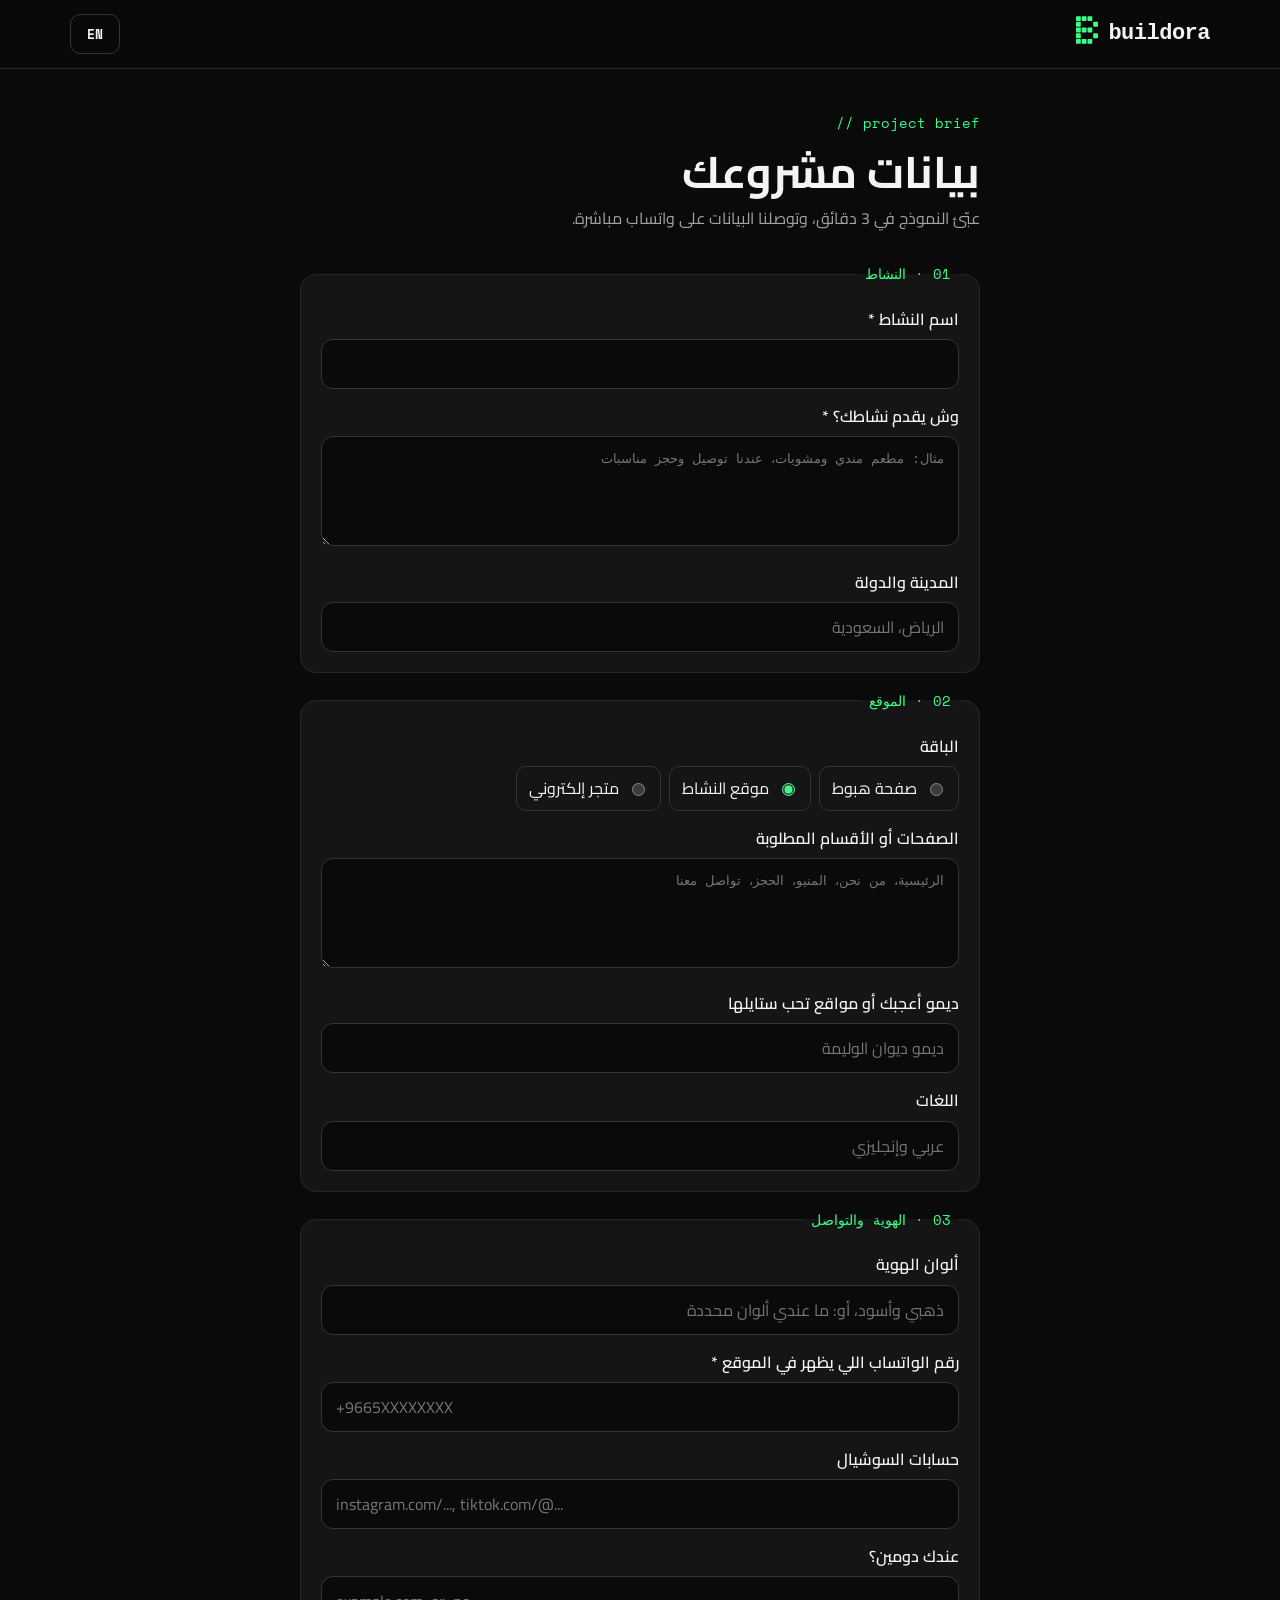
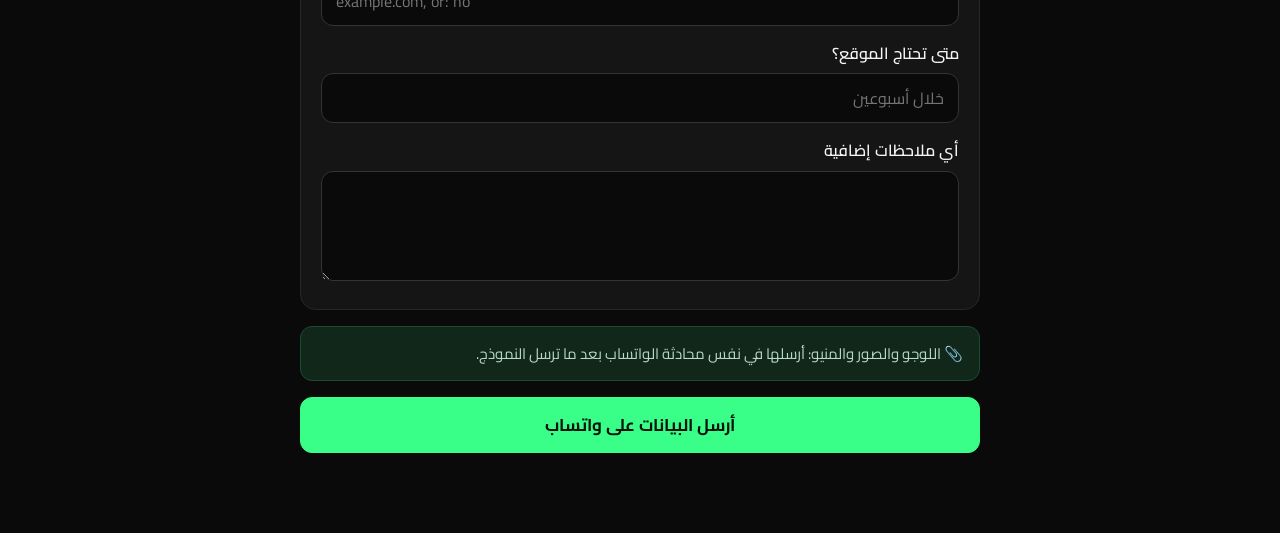
==== brief.html @ 4841c997 "Add files via upload" ====
<!DOCTYPE html>
<html lang="ar" dir="rtl">
<head>
<meta charset="utf-8">
<meta name="viewport" content="width=device-width, initial-scale=1">
<title>Buildora | بيانات مشروعك</title>
<meta name="robots" content="noindex">
<meta name="theme-color" content="#0A0A0A">
<link rel="icon" href="assets/favicon-32.png" sizes="32x32">
<link href="https://fonts.googleapis.com/css2?family=Cairo:wght@400;600;700;800&family=Inter:wght@400;600;700&family=Space+Mono:wght@400;700&display=swap" rel="stylesheet">
<link rel="stylesheet" href="assets/style.css">
<style>
  .form { max-width: 720px; margin: 0 auto; padding: 40px 20px 80px; }
  .form h1 { font-size: clamp(30px, 5vw, 44px); margin: 10px 0 6px; line-height: 1.2; }
  .form > p { color: var(--muted); margin: 0 0 30px; }
  fieldset { border: 1px solid var(--line); border-radius: 16px; padding: 20px; margin: 0 0 16px; background: var(--card); }
  legend { font-family: var(--font-mono); color: var(--neon); padding: 0 8px; font-size: 14px; }
  .row { margin-bottom: 14px; }
  .row:last-child { margin-bottom: 0; }
  .row label { display: block; font-weight: 600; margin-bottom: 6px; }
  .row small { display: block; color: var(--faint); margin-top: 4px; }
  textarea.field { height: 110px; padding: 12px 14px; resize: vertical; line-height: 1.6; }
  .opts { display: flex; flex-wrap: wrap; gap: 8px; }
  .opts label { font-weight: 400; display: flex; gap: 8px; align-items: center; border: 1px solid var(--line-2); border-radius: 10px; padding: 8px 12px; cursor: pointer; margin: 0; }
  .opts input { accent-color: var(--neon); }
  .err { color: #ff7b7b; font-size: 13px; margin-top: 6px; }
  .err:empty { display: none; }
  .note { background: var(--neon-dim); border: 1px solid #1e4a31; color: #b9d9c6; border-radius: 12px; padding: 14px 16px; margin: 16px 0; font-size: 15px; }
  .submit { width: 100%; height: 56px; font-size: 17px; }
</style>
</head>
<body>
<nav class="nav"><div class="wrap">
  <a href="index.html" class="brand" aria-label="Buildora"><span id="navLogo"></span><b>buildora</b></a>
  <button class="btn btn-sm lang-btn" type="button">EN</button>
</div></nav>

<form class="form" id="brief" novalidate>
  <span class="eyebrow">// project brief</span>
  <h1 data-i18n="t">بيانات مشروعك</h1>
  <p data-i18n="s">عبّئ النموذج في 3 دقائق، وتوصلنا البيانات على واتساب مباشرة.</p>

  <fieldset>
    <legend data-i18n="g1">01 · النشاط</legend>
    <div class="row"><label for="f_name" data-i18n="l_name">اسم النشاط *</label><input class="field" id="f_name" required maxlength="60"><div class="err" data-for="f_name"></div></div>
    <div class="row"><label for="f_what" data-i18n="l_what">وش يقدم نشاطك؟ *</label><textarea class="field" id="f_what" required data-i18n-ph="p_what" placeholder="مثال: مطعم مندي ومشويات، عندنا توصيل وحجز مناسبات"></textarea><div class="err" data-for="f_what"></div></div>
    <div class="row"><label for="f_city" data-i18n="l_city">المدينة والدولة</label><input class="field" id="f_city" data-i18n-ph="p_city" placeholder="الرياض، السعودية"></div>
  </fieldset>

  <fieldset>
    <legend data-i18n="g2">02 · الموقع</legend>
    <div class="row"><label data-i18n="l_pkg">الباقة</label>
      <div class="opts">
        <label><input type="radio" name="pkg" value="landing"><span data-i18n="o1">صفحة هبوط</span></label>
        <label><input type="radio" name="pkg" value="business" checked><span data-i18n="o2">موقع النشاط</span></label>
        <label><input type="radio" name="pkg" value="store"><span data-i18n="o3">متجر إلكتروني</span></label>
      </div>
    </div>
    <div class="row"><label for="f_pages" data-i18n="l_pages">الصفحات أو الأقسام المطلوبة</label><textarea class="field" id="f_pages" data-i18n-ph="p_pages" placeholder="الرئيسية، من نحن، المنيو، الحجز، تواصل معنا"></textarea></div>
    <div class="row"><label for="f_demo" data-i18n="l_demo">ديمو أعجبك أو مواقع تحب ستايلها</label><input class="field" id="f_demo" data-i18n-ph="p_demo" placeholder="ديمو ديوان الوليمة"></div>
    <div class="row"><label for="f_langs" data-i18n="l_langs">اللغات</label><input class="field" id="f_langs" data-i18n-ph="p_langs" placeholder="عربي وإنجليزي"></div>
  </fieldset>

  <fieldset>
    <legend data-i18n="g3">03 · الهوية والتواصل</legend>
    <div class="row"><label for="f_colors" data-i18n="l_colors">ألوان الهوية</label><input class="field" id="f_colors" data-i18n-ph="p_colors" placeholder="ذهبي وأسود، أو: ما عندي ألوان محددة"></div>
    <div class="row"><label for="f_phone" data-i18n="l_phone">رقم الواتساب اللي يظهر في الموقع *</label><input class="field" id="f_phone" required inputmode="tel" dir="ltr" placeholder="+9665XXXXXXXX"><div class="err" data-for="f_phone"></div></div>
    <div class="row"><label for="f_social" data-i18n="l_social">حسابات السوشيال</label><input class="field" id="f_social" dir="ltr" placeholder="instagram.com/..., tiktok.com/@..."></div>
    <div class="row"><label for="f_domain" data-i18n="l_domain">عندك دومين؟</label><input class="field" id="f_domain" dir="ltr" data-i18n-ph="p_domain" placeholder="example.com, or: no"></div>
    <div class="row"><label for="f_date" data-i18n="l_date">متى تحتاج الموقع؟</label><input class="field" id="f_date" data-i18n-ph="p_date" placeholder="خلال أسبوعين"></div>
    <div class="row"><label for="f_notes" data-i18n="l_notes">أي ملاحظات إضافية</label><textarea class="field" id="f_notes"></textarea></div>
  </fieldset>

  <div class="note" data-i18n="note">📎 اللوجو والصور والمنيو: أرسلها في نفس محادثة الواتساب بعد ما ترسل النموذج.</div>
  <button class="btn btn-neon submit" type="submit" data-i18n="go">أرسل البيانات على واتساب</button>
</form>

<script src="assets/common.js"></script>
<script>
(function () {
  const EN = {
    title: 'Buildora | Project brief', t: 'Your project brief', s: 'Fill this in 3 minutes and it reaches us directly on WhatsApp.',
    g1: '01 · Business', l_name: 'Business name *', l_what: 'What does your business offer? *', p_what: 'e.g. Mandi and grills restaurant, with delivery and event catering',
    l_city: 'City and country', p_city: 'Riyadh, Saudi Arabia',
    g2: '02 · Website', l_pkg: 'Package', o1: 'Landing page', o2: 'Business website', o3: 'Online store',
    l_pages: 'Pages or sections you need', p_pages: 'Home, About, Menu, Booking, Contact', l_demo: 'A demo you liked or sites whose style you like', p_demo: 'Diwan Al Walima demo',
    l_langs: 'Languages', p_langs: 'Arabic and English',
    g3: '03 · Brand and contact', l_colors: 'Brand colors', p_colors: 'Gold and black, or: no specific colors',
    l_phone: 'WhatsApp number shown on the site *', l_social: 'Social accounts', l_domain: 'Do you have a domain?', p_domain: 'example.com, or: no',
    l_date: 'When do you need the site?', p_date: 'Within two weeks', l_notes: 'Anything else',
    note: '📎 Logo, photos and menu: send them in the same WhatsApp chat after you send this form.', go: 'Send on WhatsApp',
    req: 'This field is required'
  };
  const AR = { title: document.title, req: 'هذا الحقل مطلوب' };
  document.querySelectorAll('[data-i18n]').forEach(el => { AR[el.dataset.i18n] = el.innerHTML; });
  document.querySelectorAll('[data-i18n-ph]').forEach(el => { AR[el.dataset.i18nPh] = el.placeholder; });
  const DICT = { ar: AR, en: EN };
  let lang = BZ.getLang();
  document.getElementById('navLogo').innerHTML = BZ.logoSVG(22);
  BZ.setLang(lang, DICT);
  document.querySelector('.lang-btn').addEventListener('click', () => { lang = lang === 'ar' ? 'en' : 'ar'; BZ.setLang(lang, DICT); });

  const v = id => document.getElementById(id).value.trim();
  document.querySelectorAll('.field').forEach(f => f.addEventListener('input', () => {
    const e = document.querySelector('.err[data-for="' + f.id + '"]'); if (e) e.textContent = '';
  }));

  document.getElementById('brief').addEventListener('submit', e => {
    e.preventDefault();
    let first = null;
    ['f_name', 'f_what', 'f_phone'].forEach(id => {
      if (!v(id)) {
        document.querySelector('.err[data-for="' + id + '"]').textContent = DICT[lang].req;
        first = first || document.getElementById(id);
      }
    });
    if (first) { first.focus(); return; }
    const pkg = document.querySelector('input[name="pkg"]:checked');
    const pkgLabel = pkg ? pkg.parentNode.textContent.trim() : '';
    const L = DICT[lang];
    const strip = s => s.replace(/<[^>]+>/g, '').replace(' *', '');
    const lines = [
      '📋 ' + (lang === 'ar' ? 'بيانات مشروع جديد' : 'New project brief'),
      '',
      strip(L.l_name) + ': ' + v('f_name'),
      strip(L.l_what) + ': ' + v('f_what'),
      strip(L.l_city) + ': ' + v('f_city'),
      strip(L.l_pkg) + ': ' + pkgLabel,
      strip(L.l_pages) + ': ' + v('f_pages'),
      strip(L.l_demo) + ': ' + v('f_demo'),
      strip(L.l_langs) + ': ' + v('f_langs'),
      strip(L.l_colors) + ': ' + v('f_colors'),
      strip(L.l_phone) + ': ' + v('f_phone'),
      strip(L.l_social) + ': ' + v('f_social'),
      strip(L.l_domain) + ': ' + v('f_domain'),
      strip(L.l_date) + ': ' + v('f_date'),
      strip(L.l_notes) + ': ' + v('f_notes')
    ];
    window.open(BZ.wa(lines.join('\n')), '_blank', 'noopener');
  });
})();
</script>
</body>
</html>
---- assets/style.css ----
:root {
  --bg: #0A0A0A;
  --bg-2: #111111;
  --card: #151515;
  --line: #262626;
  --line-2: #343434;
  --neon: #39FF88;
  --neon-dim: #10271A;
  --text: #F4F4F4;
  --muted: #A3A3A3;
  --faint: #6B6B6B;
  --radius: 16px;
  --font-ar: 'Cairo', system-ui, sans-serif;
  --font-en: 'Inter', system-ui, sans-serif;
  --font-mono: 'Space Mono', 'Courier New', monospace;
  color-scheme: dark;
}

* { box-sizing: border-box; }
html { scroll-behavior: smooth; }
body {
  margin: 0;
  background: var(--bg);
  color: var(--text);
  font-family: var(--font-ar);
  line-height: 1.7;
  -webkit-font-smoothing: antialiased;
}
html[lang="en"] body { font-family: var(--font-en); }
a { color: inherit; text-decoration: none; }
img { max-width: 100%; display: block; }
button, input, select { font: inherit; color: inherit; }
.mono { font-family: var(--font-mono); }
.wrap { max-width: 1180px; margin: 0 auto; padding: 0 20px; }
.neon { color: var(--neon); }
.sr-only { position: absolute; width: 1px; height: 1px; overflow: hidden; clip: rect(0 0 0 0); }

/* Buttons */
.btn {
  display: inline-flex; align-items: center; justify-content: center; gap: 8px;
  height: 48px; padding: 0 22px; border-radius: 12px; border: 1px solid var(--line-2);
  background: transparent; cursor: pointer; font-weight: 700; white-space: nowrap;
  transition: transform .15s, background .15s, border-color .15s;
}
.btn:hover { border-color: var(--neon); }
.btn:active { transform: scale(.98); }
.btn-neon { background: var(--neon); color: #04140B; border-color: var(--neon); }
.btn-neon:hover { background: #5dffa0; }
.btn-sm { height: 40px; padding: 0 16px; font-size: 14px; border-radius: 10px; }

/* Nav */
.nav {
  position: sticky; top: 0; z-index: 50;
  background: rgba(10, 10, 10, .82); backdrop-filter: blur(12px);
  border-bottom: 1px solid var(--line);
}
.nav .wrap { display: flex; align-items: center; justify-content: space-between; height: 68px; gap: 16px; }
.brand { display: flex; align-items: center; gap: 10px; direction: ltr; }
.brand b { font-family: 'Courier New', monospace; font-size: 22px; letter-spacing: -.5px; }
.nav-links { display: flex; gap: 26px; color: var(--muted); font-size: 15px; }
.nav-links a:hover { color: var(--text); }
.nav-end { display: flex; gap: 10px; align-items: center; }
.lang-btn { font-family: var(--font-mono); font-size: 13px; }
@media (max-width: 900px) { .nav-links { display: none; } }
@media (max-width: 520px) { .nav .btn-neon { display: none; } }

/* Hero */
.hero { padding: 80px 0 60px; position: relative; overflow: hidden; }
.hero .wrap { display: grid; grid-template-columns: 1.25fr .75fr; gap: 40px; align-items: center; }
.eyebrow { font-family: var(--font-mono); color: var(--neon); font-size: 14px; direction: ltr; display: inline-block; }
.hero h1 { font-size: clamp(38px, 6vw, 72px); line-height: 1.15; margin: 14px 0 18px; font-weight: 800; letter-spacing: -.5px; }
html[lang="en"] .hero h1 { letter-spacing: -2px; }
.hero p.lead { color: var(--muted); font-size: 19px; max-width: 560px; margin: 0 0 30px; }
.builder {
  background: var(--card); border: 1px solid var(--line); border-radius: 20px; padding: 18px;
  display: grid; grid-template-columns: 1fr 1fr auto; gap: 10px; max-width: 640px;
}
.builder label { display: block; font-size: 12px; color: var(--faint); margin: 0 4px 4px; }
.field {
  width: 100%; height: 50px; border-radius: 12px; border: 1px solid var(--line-2);
  background: var(--bg); padding: 0 14px; outline: none;
}
.field:focus { border-color: var(--neon); }
.builder .btn { align-self: end; height: 50px; }
.builder .err { grid-column: 1 / -1; color: #ff7b7b; font-size: 13px; margin: 0 4px; min-height: 0; }
.builder .err:empty { display: none; }
@media (max-width: 900px) {
  .hero .wrap { grid-template-columns: 1fr; }
  .hero-art { display: none; }
  .builder { grid-template-columns: 1fr; }
}
.hero-art { display: flex; justify-content: center; }
.hero-art svg { width: 100%; max-width: 360px; height: auto; }
@keyframes dragin { 0%, 15% { transform: translate(22px, -20px); } 55%, 100% { transform: translate(0, 0); } }
.dg { animation: dragin 2.6s ease-in-out infinite; }
@media (prefers-reduced-motion: reduce) { .dg { animation: none; } }

/* Strip */
.strip { border-block: 1px solid var(--line); background: var(--bg-2); }
.strip .wrap { display: grid; grid-template-columns: repeat(4, 1fr); }
.strip div.s { padding: 22px 10px; text-align: center; border-inline-start: 1px solid var(--line); }
.strip div.s:first-child { border-inline-start: 0; }
.strip b { display: block; font-size: 26px; color: var(--neon); font-family: var(--font-mono); }
.strip span { color: var(--muted); font-size: 14px; }
@media (max-width: 700px) {
  .strip .wrap { grid-template-columns: 1fr 1fr; }
  .strip div.s:nth-child(3) { border-inline-start: 0; }
  .strip div.s:nth-child(n+3) { border-top: 1px solid var(--line); }
}

/* Sections */
section.sec { padding: 96px 0 0; }
.sec-head { display: flex; justify-content: space-between; align-items: end; gap: 20px; flex-wrap: wrap; margin-bottom: 30px; }
.sec-head h2 { font-size: clamp(30px, 4vw, 44px); line-height: 1.2; margin: 8px 0 0; font-weight: 800; }
.sec-head p { color: var(--muted); margin: 8px 0 0; max-width: 520px; }

/* Filters + gallery */
.chips { display: flex; gap: 8px; flex-wrap: wrap; margin-bottom: 22px; }
.chip {
  height: 38px; padding: 0 16px; border-radius: 999px; border: 1px solid var(--line-2);
  background: transparent; cursor: pointer; color: var(--muted); font-size: 14px;
}
.chip[aria-pressed="true"] { background: var(--neon); color: #04140B; border-color: var(--neon); font-weight: 700; }
.chip .n { font-family: var(--font-mono); font-size: 12px; opacity: .7; margin-inline-start: 4px; }
.grid { display: grid; grid-template-columns: repeat(auto-fill, minmax(320px, 1fr)); gap: 18px; }
@media (max-width: 400px) { .grid { grid-template-columns: 1fr; } }
.card {
  background: var(--card); border: 1px solid var(--line); border-radius: var(--radius); overflow: hidden;
  display: flex; flex-direction: column; transition: border-color .2s, transform .2s;
}
.card:hover { border-color: var(--line-2); transform: translateY(-3px); }
.thumb { position: relative; aspect-ratio: 16 / 10; background: #1b1b1b; overflow: hidden; }
.thumb img { width: 100%; height: 100%; object-fit: cover; object-position: top; transition: transform .5s; }
.card:hover .thumb img { transform: scale(1.04); }
.thumb .ph {
  position: absolute; inset: 0; display: flex; flex-direction: column; align-items: center; justify-content: center; gap: 6px;
  font-size: 34px; font-weight: 800; color: #fff;
}
.thumb .ph small { font-family: var(--font-mono); font-size: 13px; font-weight: 400; opacity: .8; }
.tag {
  position: absolute; top: 12px; inset-inline-start: 12px; font-family: var(--font-mono); font-size: 12px;
  background: rgba(10, 10, 10, .75); border: 1px solid var(--line-2); padding: 3px 10px; border-radius: 999px;
}
.tag.new { background: var(--neon); color: #04140B; border-color: var(--neon); font-weight: 700; }
.tag.b3d { inset-inline-start: auto; inset-inline-end: 12px; }
.card-body { padding: 18px; display: flex; flex-direction: column; gap: 6px; flex: 1; }
.card-body .meta { font-size: 13px; color: var(--faint); font-family: var(--font-mono); }
.card-body h3 { margin: 0; font-size: 21px; }
.card-body p { margin: 0; color: var(--muted); font-size: 15px; flex: 1; }
.card-body .btn { margin-top: 12px; width: 100%; }
.more-soon {
  border: 1px dashed var(--line-2); border-radius: var(--radius); display: flex; flex-direction: column;
  align-items: center; justify-content: center; text-align: center; padding: 30px; gap: 10px; color: var(--muted); min-height: 300px;
}
.more-soon svg { opacity: .9; }

/* Steps */
.steps { display: grid; grid-template-columns: repeat(5, 1fr); gap: 12px; }
.step { background: var(--card); border: 1px solid var(--line); border-radius: var(--radius); padding: 22px 18px; position: relative; }
.step .num { width: 38px; height: 38px; border-radius: 8px; background: var(--neon-dim); color: var(--neon); display: grid; place-items: center; font-family: var(--font-mono); font-weight: 700; margin-bottom: 14px; }
.step:last-child .num { background: var(--neon); color: #04140B; }
.step h3 { margin: 0 0 6px; font-size: 18px; }
.step p { margin: 0; color: var(--muted); font-size: 14px; }
@media (max-width: 1000px) { .steps { grid-template-columns: 1fr 1fr; } }
@media (max-width: 560px) { .steps { grid-template-columns: 1fr; } }

/* Packages */
.pkgs { display: grid; grid-template-columns: repeat(3, 1fr); gap: 16px; }
@media (max-width: 900px) { .pkgs { grid-template-columns: 1fr; } }
.pkg { background: var(--card); border: 1px solid var(--line); border-radius: 20px; padding: 28px; display: flex; flex-direction: column; }
.pkg.hot { border-color: var(--neon); position: relative; }
.pkg .pop { position: absolute; top: -13px; inset-inline-start: 24px; background: var(--neon); color: #04140B; font-size: 12px; font-weight: 700; padding: 3px 12px; border-radius: 999px; }
.pkg h3 { margin: 0; font-size: 24px; }
.pkg .for { color: var(--muted); margin: 4px 0 18px; font-size: 15px; }
.pkg .time { font-family: var(--font-mono); color: var(--neon); font-size: 14px; margin-bottom: 18px; }
.pkg ul { list-style: none; padding: 0; margin: 0 0 24px; display: grid; gap: 10px; flex: 1; }
.pkg li { display: flex; gap: 10px; font-size: 15px; }
.pkg li::before { content: ""; flex: none; width: 10px; height: 10px; margin-top: 8px; border-radius: 2px; background: var(--neon); }
.care {
  margin-top: 16px; background: var(--neon-dim); border: 1px solid #1e4a31; border-radius: 20px; padding: 24px 28px;
  display: flex; justify-content: space-between; align-items: center; gap: 20px; flex-wrap: wrap;
}
.care h3 { margin: 0 0 4px; }
.care p { margin: 0; color: #b9d9c6; }

/* Why */
.why { display: grid; grid-template-columns: repeat(3, 1fr); gap: 1px; background: var(--line); border: 1px solid var(--line); border-radius: 20px; overflow: hidden; }
.why div { background: var(--bg); padding: 28px; }
.why b { display: block; font-size: 18px; margin-bottom: 6px; }
.why b::before { content: "■ "; color: var(--neon); font-size: 12px; vertical-align: 3px; }
.why span { color: var(--muted); font-size: 15px; }
@media (max-width: 800px) { .why { grid-template-columns: 1fr; } }

/* FAQ */
.faq { display: grid; gap: 10px; max-width: 860px; }
.faq details { background: var(--card); border: 1px solid var(--line); border-radius: 14px; padding: 0 20px; }
.faq summary { cursor: pointer; list-style: none; padding: 18px 0; font-weight: 700; display: flex; justify-content: space-between; gap: 10px; }
.faq summary::-webkit-details-marker { display: none; }
.faq summary::after { content: "+"; font-family: var(--font-mono); color: var(--neon); font-size: 20px; line-height: 1; }
.faq details[open] summary::after { content: "−"; }
.faq details p { margin: 0 0 18px; color: var(--muted); }

/* CTA + footer */
.cta {
  margin: 110px 0 0; padding: 70px 20px; text-align: center; border-top: 1px solid var(--line);
  background: radial-gradient(ellipse at center top, #0f2a1b 0%, var(--bg) 70%);
}
.cta h2 { font-size: clamp(32px, 5vw, 54px); margin: 16px 0 10px; line-height: 1.2; }
.cta p { color: var(--muted); margin: 0 auto 28px; max-width: 520px; }
footer { border-top: 1px solid var(--line); padding: 28px 0 40px; color: var(--faint); font-size: 14px; }
footer .wrap { display: flex; justify-content: space-between; gap: 16px; flex-wrap: wrap; align-items: center; }
footer .links { display: flex; gap: 18px; }
footer a:hover { color: var(--text); }

.wa-float {
  position: fixed; bottom: 20px; inset-inline-end: 20px; z-index: 40; width: 56px; height: 56px; border-radius: 50%;
  background: var(--neon); color: #04140B; display: grid; place-items: center; box-shadow: 0 8px 30px rgba(57, 255, 136, .25);
}

/* Reveal */
.rv { opacity: 0; transform: translateY(18px); transition: opacity .6s, transform .6s; }
.rv.in { opacity: 1; transform: none; }
@media (prefers-reduced-motion: reduce) { .rv { opacity: 1; transform: none; } }
html[lang="ar"] .card-body .meta { font-family: var(--font-ar); }
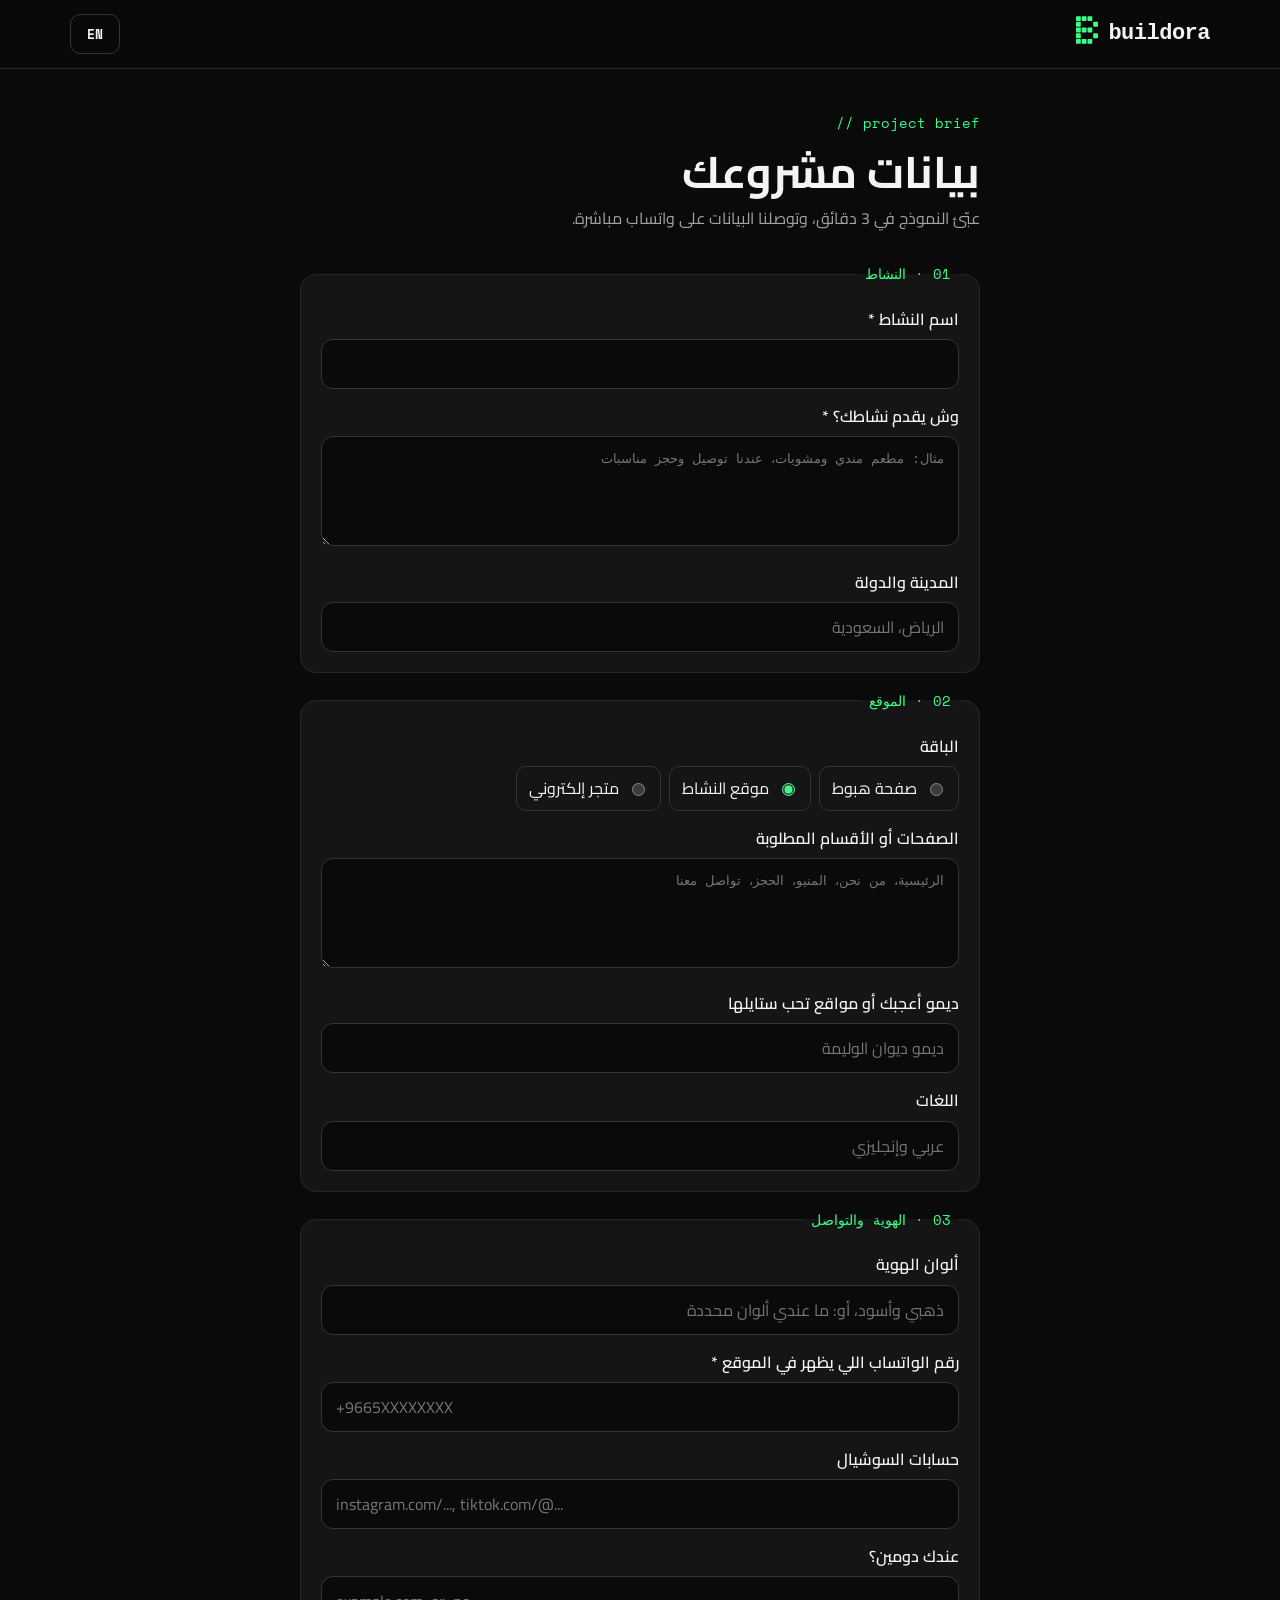
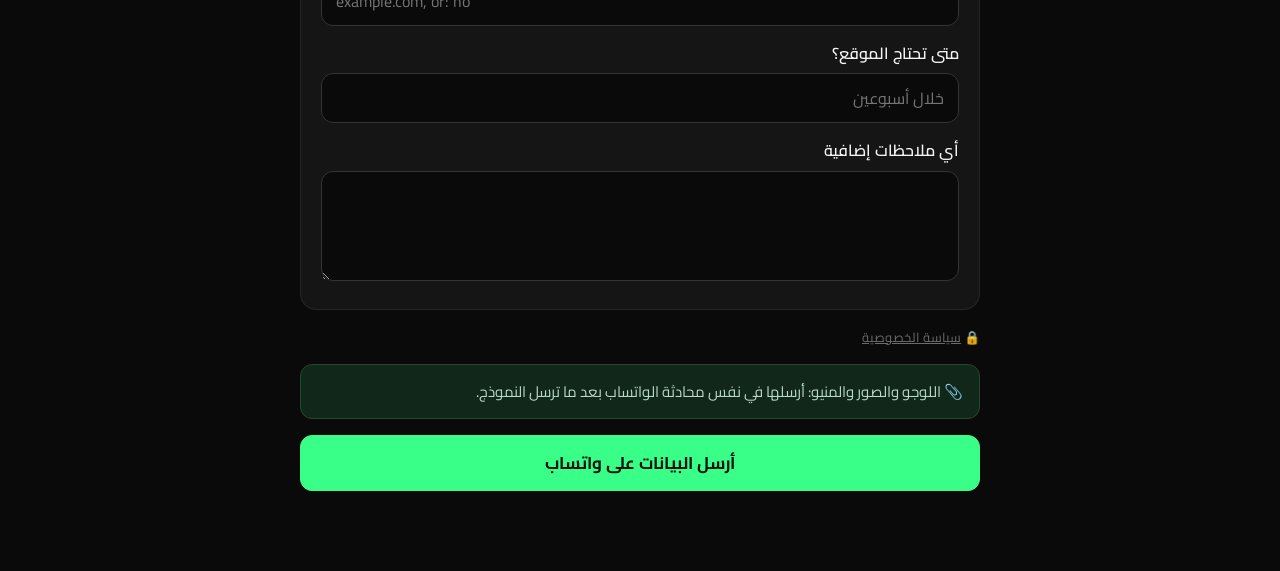
==== commit 71ef2288: "Add privacy policy page and social share image Co-Authored-By: Claude Opus 5.5 <noreply@anthropic.co" ====
--- a/brief.html
+++ b/brief.html
@@ -5,6 +5,16 @@
 <meta name="viewport" content="width=device-width, initial-scale=1">
 <title>Buildora | بيانات مشروعك</title>
 <meta name="robots" content="noindex">
+<meta property="og:type" content="website">
+<meta property="og:site_name" content="Buildora">
+<meta property="og:title" content="Buildora | بيانات مشروعك">
+<meta property="og:description" content="عبّئ بيانات مشروعك في 3 دقائق وتوصلنا على واتساب.">
+<meta property="og:image" content="https://buildora-alpha.vercel.app/assets/og.jpg">
+<meta property="og:image:width" content="1200">
+<meta property="og:image:height" content="630">
+<meta property="og:url" content="https://buildora-alpha.vercel.app/brief.html">
+<meta name="twitter:card" content="summary_large_image">
+<meta name="twitter:image" content="https://buildora-alpha.vercel.app/assets/og.jpg">
 <meta name="theme-color" content="#0A0A0A">
 <link rel="icon" href="assets/favicon-32.png" sizes="32x32">
 <link href="https://fonts.googleapis.com/css2?family=Cairo:wght@400;600;700;800&family=Inter:wght@400;600;700&family=Space+Mono:wght@400;700&display=swap" rel="stylesheet">
@@ -30,6 +40,7 @@
 </style>
 </head>
 <body>
+<noscript><img height="1" width="1" style="display:none" alt="" src="https://www.facebook.com/tr?id=1782171553025479&ev=PageView&noscript=1"></noscript>
 <nav class="nav"><div class="wrap">
   <a href="index.html" class="brand" aria-label="Buildora"><span id="navLogo"></span><b>buildora</b></a>
   <button class="btn btn-sm lang-btn" type="button">EN</button>
@@ -71,6 +82,7 @@
     <div class="row"><label for="f_notes" data-i18n="l_notes">أي ملاحظات إضافية</label><textarea class="field" id="f_notes"></textarea></div>
   </fieldset>
 
+  <p style="color:var(--faint);font-size:13px;margin:0 0 10px">🔒 <a href="privacy.html" style="text-decoration:underline">سياسة الخصوصية</a></p>
   <div class="note" data-i18n="note">📎 اللوجو والصور والمنيو: أرسلها في نفس محادثة الواتساب بعد ما ترسل النموذج.</div>
   <button class="btn btn-neon submit" type="submit" data-i18n="go">أرسل البيانات على واتساب</button>
 </form>
@@ -136,9 +148,11 @@
       strip(L.l_date) + ': ' + v('f_date'),
       strip(L.l_notes) + ': ' + v('f_notes')
     ];
+    BZ.track('SubmitApplication', { content_name: pkgLabel });
     window.open(BZ.wa(lines.join('\n')), '_blank', 'noopener');
   });
 })();
 </script>
+<script defer src="/_vercel/insights/script.js"></script>
 </body>
 </html>
--- a/assets/style.css
+++ b/assets/style.css
@@ -222,3 +222,88 @@
 .rv.in { opacity: 1; transform: none; }
 @media (prefers-reduced-motion: reduce) { .rv { opacity: 1; transform: none; } }
 html[lang="ar"] .card-body .meta { font-family: var(--font-ar); }
+
+/* ===== v2: offer bar, showcase hero, device mockups ===== */
+.offer-bar {
+  background: var(--neon); color: #04140B; font-weight: 700; font-size: 14px; text-align: center;
+  padding: 9px 16px; display: flex; gap: 10px; justify-content: center; align-items: center; flex-wrap: wrap;
+}
+.offer-bar a { text-decoration: underline; text-underline-offset: 3px; }
+.offer-bar .dot { width: 8px; height: 8px; border-radius: 50%; background: #04140B; animation: pulse 1.4s infinite; }
+@keyframes pulse { 50% { opacity: .25; } }
+
+.hero2 { position: relative; min-height: calc(100vh - 110px); min-height: calc(100svh - 110px); display: flex; align-items: center; overflow: hidden; padding: 90px 0 70px; }
+.wall { position: absolute; inset: -20% -10%; display: flex; gap: 18px; justify-content: center; transform: perspective(1400px) rotateX(24deg) rotateZ(-8deg) scale(1.15); opacity: .55; pointer-events: none; }
+.wall .col { display: flex; flex-direction: column; gap: 18px; width: 300px; flex: none; animation: wallUp 60s linear infinite; }
+.wall .col:nth-child(even) { animation-name: wallDown; animation-duration: 70s; }
+.wall img { width: 100%; aspect-ratio: 16 / 10; object-fit: cover; object-position: top; border-radius: 12px; border: 1px solid #222; }
+@keyframes wallUp { from { transform: translateY(0); } to { transform: translateY(-50%); } }
+@keyframes wallDown { from { transform: translateY(-50%); } to { transform: translateY(0); } }
+.hero2::before { content: ""; position: absolute; inset: 0; z-index: 1; background: radial-gradient(ellipse 60% 55% at 50% 50%, rgba(10,10,10,.92) 0%, rgba(10,10,10,.75) 45%, rgba(10,10,10,.35) 100%); }
+.hero2::after { content: ""; position: absolute; inset: auto 0 0 0; height: 160px; z-index: 1; background: linear-gradient(to bottom, transparent, var(--bg)); }
+.hero2 .wrap { position: relative; z-index: 2; text-align: center; display: flex; flex-direction: column; align-items: center; }
+.hero2 h1 { font-size: clamp(40px, 7.4vw, 88px); line-height: 1.1; margin: 16px 0 18px; font-weight: 800; max-width: 980px; }
+html[lang="en"] .hero2 h1 { letter-spacing: -2.5px; }
+.hero2 .lead { color: #c9c9c9; font-size: clamp(17px, 2vw, 21px); max-width: 640px; margin: 0 0 32px; }
+.hero2 .ctas { display: flex; gap: 12px; flex-wrap: wrap; justify-content: center; }
+.hero2 .btn { height: 54px; padding: 0 26px; font-size: 16px; }
+.chips-trust { display: flex; gap: 10px; flex-wrap: wrap; justify-content: center; margin-top: 34px; }
+.chips-trust span { border: 1px solid #2c2c2c; background: rgba(20,20,20,.7); backdrop-filter: blur(6px); border-radius: 999px; padding: 6px 14px; font-size: 14px; color: #d6d6d6; }
+.chips-trust span::before { content: "■ "; color: var(--neon); font-size: 10px; vertical-align: 2px; }
+.pill-offer { display: inline-flex; gap: 8px; align-items: center; border: 1px solid #1e4a31; background: rgba(16,39,26,.85); color: #b9f5cf; border-radius: 999px; padding: 6px 14px; font-size: 14px; font-weight: 600; }
+.pill-offer b { color: var(--neon); }
+@media (prefers-reduced-motion: reduce) { .wall .col { animation: none; } }
+@media (max-width: 700px) { .wall .col { width: 190px; } .wall { opacity: .4; } }
+
+/* Showcase */
+.show { display: grid; grid-template-columns: 1.4fr .6fr; gap: 40px; align-items: center; }
+@media (max-width: 900px) { .show { grid-template-columns: 1fr; } }
+.devices { position: relative; padding-bottom: 40px; }
+.laptop { background: #1a1a1a; border: 1px solid #2c2c2c; border-radius: 16px 16px 6px 6px; padding: 12px 12px 0; box-shadow: 0 40px 100px rgba(0,0,0,.6); }
+.laptop .bar { display: flex; gap: 6px; padding: 0 4px 10px; }
+.laptop .bar i { width: 10px; height: 10px; border-radius: 50%; background: #3a3a3a; }
+.laptop .bar i:first-child { background: #ff5f57; } .laptop .bar i:nth-child(2) { background: #febc2e; } .laptop .bar i:nth-child(3) { background: #28c840; }
+.screen { position: relative; aspect-ratio: 16 / 10; overflow: hidden; border-radius: 6px 6px 0 0; background: #000; }
+.screen img { position: absolute; inset: 0; width: 100%; height: 100%; object-fit: cover; object-position: top; opacity: 0; transition: opacity .8s; }
+.screen img.on { opacity: 1; }
+.laptop-base { height: 14px; margin: 0 -4%; background: linear-gradient(#2a2a2a, #151515); border-radius: 0 0 16px 16px; }
+.phone { position: absolute; width: 23%; bottom: 0; inset-inline-start: -3%; background: #111; border: 6px solid #1f1f1f; border-radius: 28px; overflow: hidden; aspect-ratio: 390 / 844; box-shadow: 0 30px 80px rgba(0,0,0,.7); }
+.phone img { position: absolute; inset: 0; width: 100%; height: 100%; object-fit: cover; object-position: top; opacity: 0; transition: opacity .8s; }
+.phone img.on { opacity: 1; }
+.show-list { display: grid; gap: 8px; }
+.show-list button { text-align: start; background: var(--card); border: 1px solid var(--line); border-radius: 14px; padding: 14px 16px; cursor: pointer; display: flex; justify-content: space-between; align-items: center; gap: 10px; transition: border-color .2s; }
+.show-list button[aria-pressed="true"] { border-color: var(--neon); }
+.show-list b { display: block; font-size: 17px; }
+.show-list small { color: var(--muted); font-size: 13px; }
+.show-list .go { font-family: var(--font-mono); color: var(--neon); font-size: 13px; }
+
+/* Try section */
+.try { display: grid; grid-template-columns: 1fr 1fr; gap: 40px; align-items: center; background: linear-gradient(135deg, #0f1a13, #0c0c0c 60%); border: 1px solid #1e3a29; border-radius: 28px; padding: 44px; }
+@media (max-width: 900px) { .try { grid-template-columns: 1fr; padding: 26px 18px; } }
+.try h2 { font-size: clamp(30px, 4vw, 46px); line-height: 1.2; margin: 8px 0 10px; }
+.try p.sub { color: var(--muted); margin: 0 0 24px; }
+.try .builder { max-width: none; grid-template-columns: 1fr; background: transparent; border: 0; padding: 0; }
+.mini { background: #111; border: 1px solid #2a2a2a; border-radius: 14px; overflow: hidden; box-shadow: 0 30px 80px rgba(0,0,0,.5); }
+.mini .url { display: flex; gap: 8px; align-items: center; padding: 10px 12px; border-bottom: 1px solid #222; font-family: var(--font-mono); font-size: 12px; color: #8a8a8a; direction: ltr; }
+.mini .url span { background: #1b1b1b; border-radius: 6px; padding: 4px 10px; flex: 1; overflow: hidden; white-space: nowrap; text-overflow: ellipsis; }
+.mini .body { position: relative; aspect-ratio: 16 / 10; background: #000 center / cover no-repeat; }
+.mini .body::after { content: ""; position: absolute; inset: 0; background: linear-gradient(to top, rgba(0,0,0,.85), rgba(0,0,0,.1)); }
+.mini .nm { position: absolute; inset-inline: 22px; bottom: 22px; z-index: 1; font-size: clamp(24px, 3.4vw, 40px); font-weight: 800; color: #fff; line-height: 1.2; }
+.mini .nm small { display: block; font-size: 14px; font-weight: 400; color: #d0d0d0; }
+.mini .caret { display: inline-block; width: 3px; height: .9em; background: var(--neon); margin-inline-start: 4px; vertical-align: -2px; animation: pulse 1s steps(1) infinite; }
+
+/* Offer section */
+.offer-box { position: relative; overflow: hidden; border-radius: 28px; padding: 50px 40px; background: var(--neon); color: #04140B; display: grid; grid-template-columns: 1.3fr .7fr; gap: 30px; align-items: center; }
+@media (max-width: 800px) { .offer-box { grid-template-columns: 1fr; padding: 32px 20px; } }
+.offer-box h2 { font-size: clamp(32px, 5vw, 56px); margin: 6px 0 10px; line-height: 1.1; }
+.offer-box p { margin: 0 0 22px; font-size: 17px; }
+.offer-box .eyebrow { color: #04140B; }
+.offer-box .btn { background: #04140B; color: var(--neon); border-color: #04140B; height: 52px; }
+.spots { background: #04140B; color: #fff; border-radius: 20px; padding: 24px; text-align: center; }
+.spots .big { font-family: var(--font-mono); font-size: 64px; color: var(--neon); line-height: 1; }
+.spots .grid10 { display: grid; grid-template-columns: repeat(5, 1fr); gap: 6px; margin: 16px 0 10px; }
+.spots .grid10 i { aspect-ratio: 1; border-radius: 4px; background: var(--neon); }
+.spots .grid10 i.taken { background: #2a2a2a; }
+.offer-box .blocks { position: absolute; inset-inline-end: -40px; bottom: -60px; opacity: .08; width: 300px; }
+.pkg .deal { display: inline-block; background: var(--neon-dim); color: var(--neon); border: 1px solid #1e4a31; font-size: 13px; font-weight: 700; padding: 3px 10px; border-radius: 999px; margin-bottom: 12px; }
+[data-offer][hidden] { display: none !important; }
